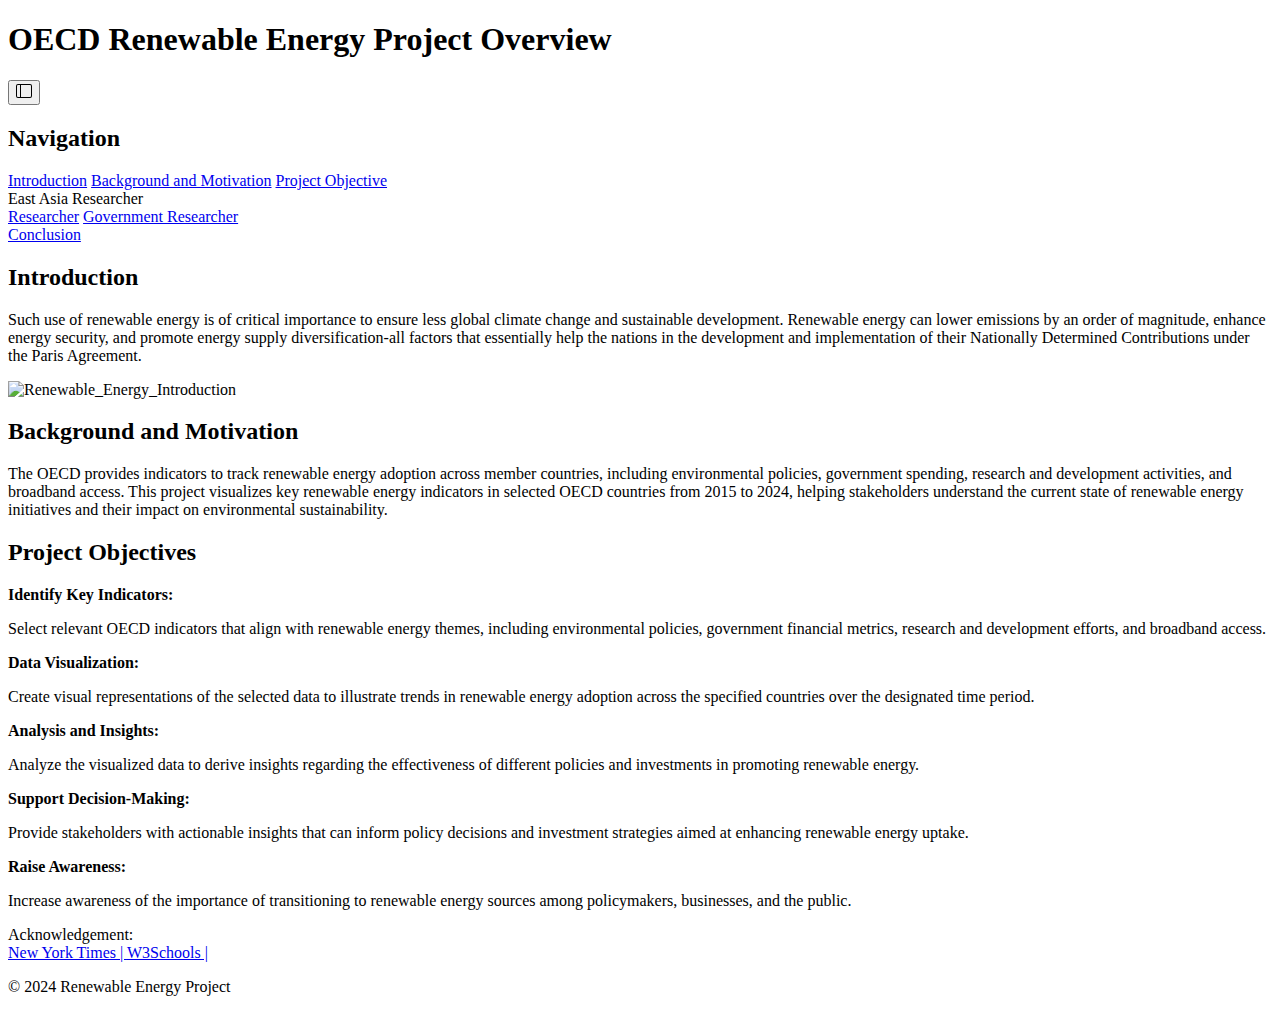
==== index.html @ e6e524e9 "Add files via upload" ====
<!DOCTYPE html>
<html lang="en">

<head>
    <meta charset="UTF-8">
    <meta name="viewport" content="width=device-width, initial-scale=1.0">
    <title>Renewable Energy Project Overview</title>
    <link rel="stylesheet" href="./css/style.css">
    <script src="./js/index.js"></script>
</head>

<body>
    <header class="headerindex">
        <h1>OECD Renewable Energy Project Overview</h1>
        <button class="toggle-btn" onclick="toggleSidebar()">
            <svg xmlns="http://www.w3.org/2000/svg" width="16" height="16" fill="currentColor" class="bi bi-layout-sidebar"
                viewBox="0 0 16 16">
                <path
                    d="M0 3a2 2 0 0 1 2-2h12a2 2 0 0 1 2 2v10a2 2 0 0 1-2 2H2a2 2 0 0 1-2-2zm5-1v12h9a1 1 0 0 0 1-1V3a1 1 0 0 0-1-1zM4 2H2a1 1 0 0 0-1 1v10a1 1 0 0 0 1 1h2z" />
            </svg>
        </button>
    </header>

    <nav>
        <h2>Navigation</h2>
        <a href="#introduction">Introduction</a>
        <a href="#background">Background and Motivation</a>
        <a href="#objectives">Project Objective</a>
        <div class="dropdown">
            <span class="dropdown-btn">East Asia Researcher</span>
            <div class="dropdown-content">
                <a href="./Map_Research.html">Researcher</a>
                <a href="./Map_Government.html">Government Researcher</a>
            </div>
        </div>

        <a href="#conclusion">Conclusion</a>
    </nav>

    <div class="overlay" onclick="toggleSidebar()"></div>

    <main>
        <section id="introduction">
            <h2>Introduction</h2>
            <div class="intro-content">
                <p>
                    Such use of renewable energy is of critical importance to ensure less global climate change and sustainable development.
                    Renewable energy can lower emissions by an order of magnitude, enhance energy security, and promote energy supply
                    diversification-all factors that essentially help the nations in the development and implementation of their Nationally
                    Determined Contributions under the Paris Agreement.
                </p>
                <img class="imageintro"
                    src="https://th.bing.com/th/id/OIP.jhEI1zD6kr6E5X2Ylfzc3gHaEK?w=289&h=180&c=7&r=0&o=5&dpr=1.3&pid=1.7"
                    alt="Renewable_Energy_Introduction" />
            </div>
        </section>

        <section id="background">
            <h2>Background and Motivation</h2>
            <p>
                The OECD provides indicators to track renewable energy adoption across member countries, including environmental
                policies, government spending, research and development activities, and broadband access. This project visualizes key
                renewable energy indicators in selected OECD countries from 2015 to 2024, helping stakeholders understand the current
                state of renewable energy initiatives and their impact on environmental sustainability.
            </p>
        </section>

        <section id="objectives">
            <h2>Project Objectives</h2>
            <div class="objectives">
                <div class="objective">
                    <strong>Identify Key Indicators:</strong>
                    <p>Select relevant OECD indicators that align with renewable energy themes, including environmental
                        policies, government financial metrics, research and development efforts, and broadband access.
                    </p>
                </div>
                <div class="objective">
                    <strong>Data Visualization:</strong>
                    <p>Create visual representations of the selected data to illustrate trends in renewable energy
                        adoption across the specified countries over the designated time period.</p>
                </div>
                <div class="objective">
                    <strong>Analysis and Insights:</strong>
                    <p>Analyze the visualized data to derive insights regarding the effectiveness of different policies
                        and investments in promoting renewable energy.</p>
                </div>
                <div class="objective">
                    <strong>Support Decision-Making:</strong>
                    <p>Provide stakeholders with actionable insights that can inform policy decisions and investment
                        strategies aimed at enhancing renewable energy uptake.</p>
                </div>
                <div class="objective">
                    <strong>Raise Awareness:</strong>
                    <p>Increase awareness of the importance of transitioning to renewable energy sources among
                        policymakers, businesses, and the public.</p>
                </div>
            </div>
        </section>

        <footer>
            <p>Acknowledgement:<br>
            <a href="https://www.nytimes.com/2022/12/06/climate/iea-renewable-energy-coal.html">New York Times | </a>
            <a href="https://www.w3schools.com/css/default.asp">W3Schools | </a>
            </p>
            <p>&copy; 2024 Renewable Energy Project</p>
        </footer>
    </main>
</body>

</html>
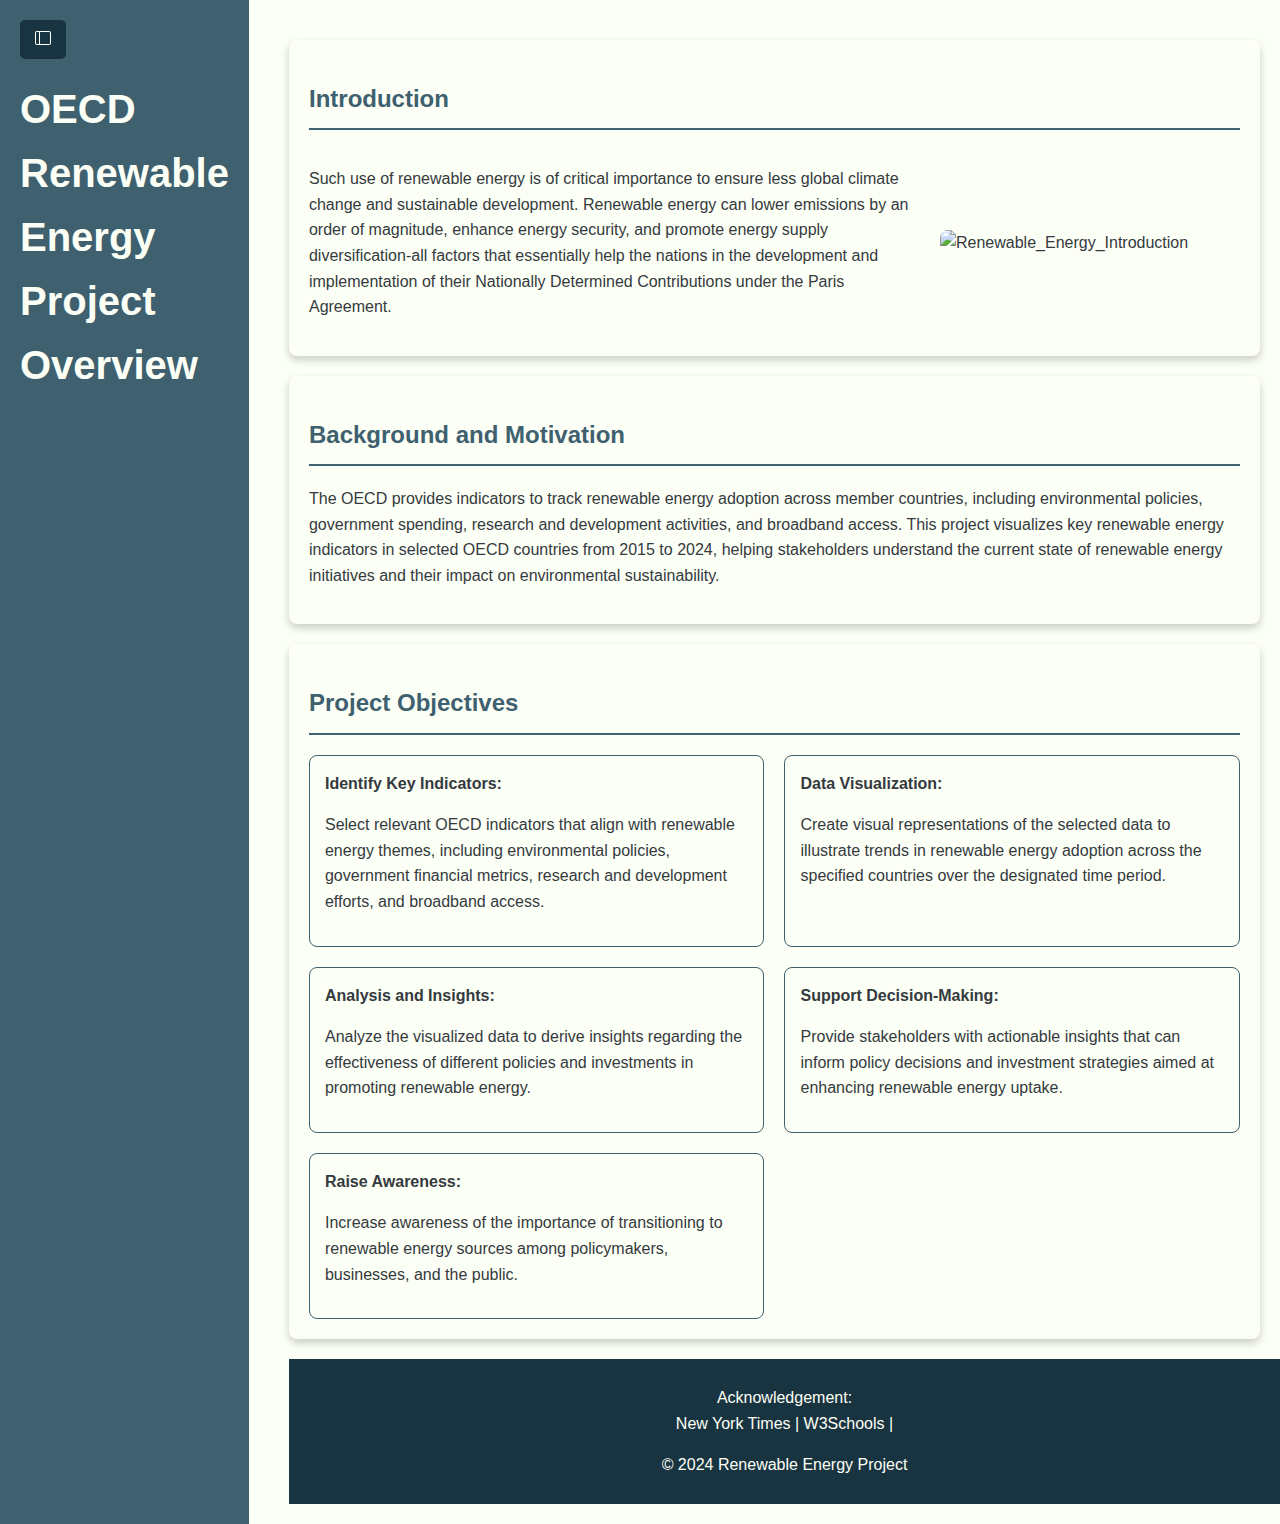
==== commit 74cc0c59: "Added stacked bar chart & line chart" ====
--- a/index.html
+++ b/index.html
@@ -26,6 +26,7 @@
         <a href="#introduction">Introduction</a>
         <a href="#background">Background and Motivation</a>
         <a href="#objectives">Project Objective</a>
+        <a href="chart.html">East Asia Development Indicators</a>
         <div class="dropdown">
             <span class="dropdown-btn">East Asia Researcher</span>
             <div class="dropdown-content">
--- a/css/style.css
+++ b/css/style.css
@@ -0,0 +1,244 @@
+body {
+    font-family: 'Arial', sans-serif;
+    line-height: 1.6;
+    margin: 0;
+    background-color: #FCFFF5;
+    color: #343a40;
+    display: flex;
+    overflow-x: hidden;
+}
+
+.headerresearchindex {
+    background: #3E606F;
+    color: #FCFFF5;
+    padding: 20px;
+    width: 250px;
+    z-index: 10;
+    position: relative;
+}
+
+.headerindex {
+    background: #3E606F;
+    color: #FCFFF5;
+    padding: 20px;
+    width: 300px;
+    z-index: 10;
+    position: relative;
+}
+
+h1 {
+    font-size: 2.5em;
+    padding-top: 30px;
+
+}
+
+/* Sidebar styles */
+nav {
+    background: #343a40;
+    color: #FCFFF5;
+    padding: 15px;
+    width: 250px;
+    height: 100vh;
+    position: fixed;
+    overflow-y: auto;
+    transform: translateX(-100%);
+    transition: transform 0.2s ease;
+    z-index: 1000;
+}
+
+nav.visible {
+    transform: translateX(0);
+}
+
+nav a {
+    color: #FCFFF5;
+    text-decoration: none;
+    display: block;
+    padding: 10px;
+    transition: background 0.3s;
+}
+
+nav a:hover {
+    background: #3E606F;
+}
+
+main {
+    margin-left: 20px;
+    padding: 20px;
+    flex-grow: 1;
+}
+
+.overlay {
+    position: fixed;
+    top: 0;
+    left: 0;
+    width: 100vw;
+    height: 100vh;
+    background: rgba(0, 0, 0, 0.6);
+    z-index: 999;
+    display: none;
+}
+
+.overlay.active {
+    display: block;
+}
+
+/* Objectives section */
+section {
+    background: #FCFFF5;
+    padding: 20px;
+    margin: 20px 0;
+    border-radius: 8px;
+    box-shadow: 0 4px 8px rgba(0, 0, 0, 0.2);
+}
+
+h2 {
+    color: #3E606F;
+    border-bottom: 2px solid #3E606F;
+    padding-bottom: 10px;
+}
+
+.objectives {
+    display: grid;
+    grid-template-columns: repeat(auto-fill, minmax(300px, 1fr));
+    gap: 20px;
+}
+
+.objective {
+    background: #FCFFF5;
+    border: 1px solid #3E606F;
+    border-radius: 8px;
+    padding: 15px;
+    transition: transform 0.2s;
+}
+
+.objective:hover {
+    transform: scale(1.05);
+}
+
+footer {
+    text-align: center;
+    padding: 10px;
+    background: #193441;
+    color: #FCFFF5;
+    position: relative;
+    bottom: 0;
+    width: 100%;
+}
+
+.toggle-btn {
+    position: fixed;
+    left: 20px;
+    top: 20px;
+    background: #193441;
+    color: #FCFFF5;
+    border: none;
+    padding: 10px 15px;
+    cursor: pointer;
+    border-radius: 5px;
+    z-index: 1001;
+}
+
+.toggle-btn:hover {
+    background: #D1DBBD;
+    color: black;
+}
+
+.intro-content {
+    display: flex;
+    align-items: center;
+    /* Align items vertically center */
+    gap: 20px;
+    /* Space between text and image */
+}
+
+.intro-content p {
+    flex: 1;
+    /* Allow the text to take up available space */
+}
+
+.imageintro {
+    width: 300px;
+    /* Set the width of the image */
+    height: auto;
+    /* Maintain the aspect ratio */
+    border-radius: 8px;
+    /* Optional styling */
+}
+
+#mapContainer {
+    width: 100%;
+    height: 1000px;
+}
+
+.button {
+    margin: 10px;
+    padding: 10px;
+    font-size: 16px;
+    background: #D1DBBD;
+    border: none;
+    border-radius: 5px;
+}
+
+.button:hover {
+    margin: 10px;
+    padding: 10px;
+    font-size: 16px;
+    background: #91AA9D;
+    border: none;
+    border-radius: 5px;
+}
+
+a{
+    color: #FCFFF5;
+    text-decoration: none;
+}
+
+/* Style for the dropdown container */
+.dropdown {
+    position: relative;
+    display: inline-block;
+}
+
+/* Style for the dropdown button */
+.dropdown-btn {
+    font-size: 16px;
+    color: #FCFFF5;
+    padding-left: 10px;
+    cursor: pointer;
+    text-decoration: none;
+    padding: 10px;
+    display: block;
+}
+
+/* Style for the dropdown content */
+.dropdown-content {
+    display: none;
+    /* Initially hidden */
+    position: absolute;
+    background-color: #FCFFF5;
+    min-width: 250px;
+    box-shadow: 0px 8px 16px rgba(0, 0, 0, 0.2);
+    z-index: 1;
+}
+
+/* Dropdown links */
+.dropdown-content a {
+    color: black;
+    padding: 10px;
+    text-decoration: none;
+    display: block;
+}
+
+.dropdown-content a:hover {
+    background-color: #3E606F;
+}
+
+.dropdown:hover .dropdown-content {
+    display: block;
+    background-color: #FCFFF5;
+}
+
+.dropdown:hover .dropdown-btn {
+    color: #91AA9D;
+}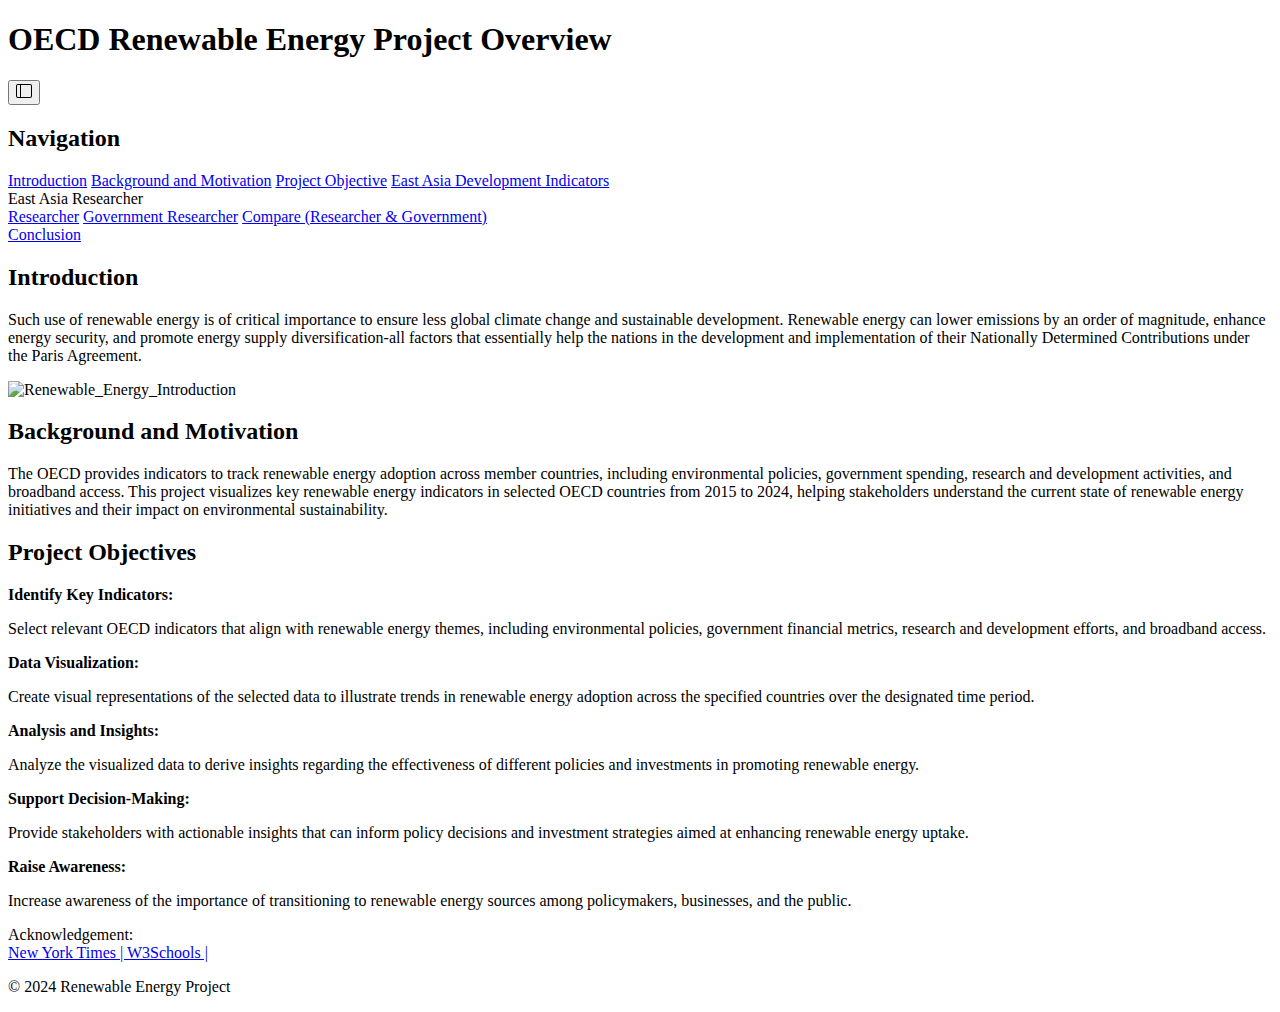
==== commit 070f4120: "Add files via upload" ====
--- a/index.html
+++ b/index.html
@@ -1,111 +1,113 @@
-<!DOCTYPE html>
-<html lang="en">
-
-<head>
-    <meta charset="UTF-8">
-    <meta name="viewport" content="width=device-width, initial-scale=1.0">
-    <title>Renewable Energy Project Overview</title>
-    <link rel="stylesheet" href="./css/style.css">
-    <script src="./js/index.js"></script>
-</head>
-
-<body>
-    <header class="headerindex">
-        <h1>OECD Renewable Energy Project Overview</h1>
-        <button class="toggle-btn" onclick="toggleSidebar()">
-            <svg xmlns="http://www.w3.org/2000/svg" width="16" height="16" fill="currentColor" class="bi bi-layout-sidebar"
-                viewBox="0 0 16 16">
-                <path
-                    d="M0 3a2 2 0 0 1 2-2h12a2 2 0 0 1 2 2v10a2 2 0 0 1-2 2H2a2 2 0 0 1-2-2zm5-1v12h9a1 1 0 0 0 1-1V3a1 1 0 0 0-1-1zM4 2H2a1 1 0 0 0-1 1v10a1 1 0 0 0 1 1h2z" />
-            </svg>
-        </button>
-    </header>
-
-    <nav>
-        <h2>Navigation</h2>
-        <a href="#introduction">Introduction</a>
-        <a href="#background">Background and Motivation</a>
-        <a href="#objectives">Project Objective</a>
-        <a href="chart.html">East Asia Development Indicators</a>
-        <div class="dropdown">
-            <span class="dropdown-btn">East Asia Researcher</span>
-            <div class="dropdown-content">
-                <a href="./Map_Research.html">Researcher</a>
-                <a href="./Map_Government.html">Government Researcher</a>
-            </div>
-        </div>
-
-        <a href="#conclusion">Conclusion</a>
-    </nav>
-
-    <div class="overlay" onclick="toggleSidebar()"></div>
-
-    <main>
-        <section id="introduction">
-            <h2>Introduction</h2>
-            <div class="intro-content">
-                <p>
-                    Such use of renewable energy is of critical importance to ensure less global climate change and sustainable development.
-                    Renewable energy can lower emissions by an order of magnitude, enhance energy security, and promote energy supply
-                    diversification-all factors that essentially help the nations in the development and implementation of their Nationally
-                    Determined Contributions under the Paris Agreement.
-                </p>
-                <img class="imageintro"
-                    src="https://th.bing.com/th/id/OIP.jhEI1zD6kr6E5X2Ylfzc3gHaEK?w=289&h=180&c=7&r=0&o=5&dpr=1.3&pid=1.7"
-                    alt="Renewable_Energy_Introduction" />
-            </div>
-        </section>
-
-        <section id="background">
-            <h2>Background and Motivation</h2>
-            <p>
-                The OECD provides indicators to track renewable energy adoption across member countries, including environmental
-                policies, government spending, research and development activities, and broadband access. This project visualizes key
-                renewable energy indicators in selected OECD countries from 2015 to 2024, helping stakeholders understand the current
-                state of renewable energy initiatives and their impact on environmental sustainability.
-            </p>
-        </section>
-
-        <section id="objectives">
-            <h2>Project Objectives</h2>
-            <div class="objectives">
-                <div class="objective">
-                    <strong>Identify Key Indicators:</strong>
-                    <p>Select relevant OECD indicators that align with renewable energy themes, including environmental
-                        policies, government financial metrics, research and development efforts, and broadband access.
-                    </p>
-                </div>
-                <div class="objective">
-                    <strong>Data Visualization:</strong>
-                    <p>Create visual representations of the selected data to illustrate trends in renewable energy
-                        adoption across the specified countries over the designated time period.</p>
-                </div>
-                <div class="objective">
-                    <strong>Analysis and Insights:</strong>
-                    <p>Analyze the visualized data to derive insights regarding the effectiveness of different policies
-                        and investments in promoting renewable energy.</p>
-                </div>
-                <div class="objective">
-                    <strong>Support Decision-Making:</strong>
-                    <p>Provide stakeholders with actionable insights that can inform policy decisions and investment
-                        strategies aimed at enhancing renewable energy uptake.</p>
-                </div>
-                <div class="objective">
-                    <strong>Raise Awareness:</strong>
-                    <p>Increase awareness of the importance of transitioning to renewable energy sources among
-                        policymakers, businesses, and the public.</p>
-                </div>
-            </div>
-        </section>
-
-        <footer>
-            <p>Acknowledgement:<br>
-            <a href="https://www.nytimes.com/2022/12/06/climate/iea-renewable-energy-coal.html">New York Times | </a>
-            <a href="https://www.w3schools.com/css/default.asp">W3Schools | </a>
-            </p>
-            <p>&copy; 2024 Renewable Energy Project</p>
-        </footer>
-    </main>
-</body>
-
+<!DOCTYPE html>
+<html lang="en">
+
+<head>
+    <meta charset="UTF-8">
+    <meta name="viewport" content="width=device-width, initial-scale=1.0">
+    <title>Renewable Energy Project Overview</title>
+    <meta name="keywords" content="HTML, CSS, D3" />
+    <meta name="author" content="Lin Poh Seng" />
+    <link rel="stylesheet" href="./css/style.css">
+    <script src="./js/index.js"></script>
+</head>
+
+<body>
+    <header class="headerindex">
+        <h1>OECD Renewable Energy Project Overview</h1>
+        <button class="toggle-btn" onclick="toggleSidebar()">
+            <svg xmlns="http://www.w3.org/2000/svg" width="16" height="16" fill="currentColor" class="bi bi-layout-sidebar"
+                viewBox="0 0 16 16">
+                <path
+                    d="M0 3a2 2 0 0 1 2-2h12a2 2 0 0 1 2 2v10a2 2 0 0 1-2 2H2a2 2 0 0 1-2-2zm5-1v12h9a1 1 0 0 0 1-1V3a1 1 0 0 0-1-1zM4 2H2a1 1 0 0 0-1 1v10a1 1 0 0 0 1 1h2z" />
+            </svg>
+        </button>
+    </header>
+
+    <nav>
+        <h2>Navigation</h2>
+        <a href="#introduction">Introduction</a>
+        <a href="#background">Background and Motivation</a>
+        <a href="#objectives">Project Objective</a>
+        <a href="chart.html">East Asia Development Indicators</a>
+        <div class="dropdown">
+            <span class="dropdown-btn">East Asia Researcher</span>
+            <div class="dropdown-content">
+                <a href="./Map_Research.html">Researcher</a>
+                <a href="./Map_Government.html">Government Researcher</a>
+                <a href="./compare.html">Compare (Researcher & Government)</a>
+            </div>
+        </div>
+        <a href="#conclusion">Conclusion</a>
+    </nav>
+
+    <div class="overlay" onclick="toggleSidebar()"></div>
+
+    <main>
+        <section id="introduction">
+            <h2>Introduction</h2>
+            <div class="intro-content">
+                <p>
+                    Such use of renewable energy is of critical importance to ensure less global climate change and sustainable development.
+                    Renewable energy can lower emissions by an order of magnitude, enhance energy security, and promote energy supply
+                    diversification-all factors that essentially help the nations in the development and implementation of their Nationally
+                    Determined Contributions under the Paris Agreement.
+                </p>
+                <img class="imageintro"
+                    src="https://th.bing.com/th/id/OIP.jhEI1zD6kr6E5X2Ylfzc3gHaEK?w=289&h=180&c=7&r=0&o=5&dpr=1.3&pid=1.7"
+                    alt="Renewable_Energy_Introduction" />
+            </div>
+        </section>
+
+        <section id="background">
+            <h2>Background and Motivation</h2>
+            <p>
+                The OECD provides indicators to track renewable energy adoption across member countries, including environmental
+                policies, government spending, research and development activities, and broadband access. This project visualizes key
+                renewable energy indicators in selected OECD countries from 2015 to 2024, helping stakeholders understand the current
+                state of renewable energy initiatives and their impact on environmental sustainability.
+            </p>
+        </section>
+
+        <section id="objectives">
+            <h2>Project Objectives</h2>
+            <div class="objectives">
+                <div class="objective">
+                    <strong>Identify Key Indicators:</strong>
+                    <p>Select relevant OECD indicators that align with renewable energy themes, including environmental
+                        policies, government financial metrics, research and development efforts, and broadband access.
+                    </p>
+                </div>
+                <div class="objective">
+                    <strong>Data Visualization:</strong>
+                    <p>Create visual representations of the selected data to illustrate trends in renewable energy
+                        adoption across the specified countries over the designated time period.</p>
+                </div>
+                <div class="objective">
+                    <strong>Analysis and Insights:</strong>
+                    <p>Analyze the visualized data to derive insights regarding the effectiveness of different policies
+                        and investments in promoting renewable energy.</p>
+                </div>
+                <div class="objective">
+                    <strong>Support Decision-Making:</strong>
+                    <p>Provide stakeholders with actionable insights that can inform policy decisions and investment
+                        strategies aimed at enhancing renewable energy uptake.</p>
+                </div>
+                <div class="objective">
+                    <strong>Raise Awareness:</strong>
+                    <p>Increase awareness of the importance of transitioning to renewable energy sources among
+                        policymakers, businesses, and the public.</p>
+                </div>
+            </div>
+        </section>
+
+        <footer>
+            <p>Acknowledgement:<br>
+            <a href="https://www.nytimes.com/2022/12/06/climate/iea-renewable-energy-coal.html">New York Times | </a>
+            <a href="https://www.w3schools.com/css/default.asp">W3Schools | </a>
+            </p>
+            <p>&copy; 2024 Renewable Energy Project</p>
+        </footer>
+    </main>
+</body>
+
 </html>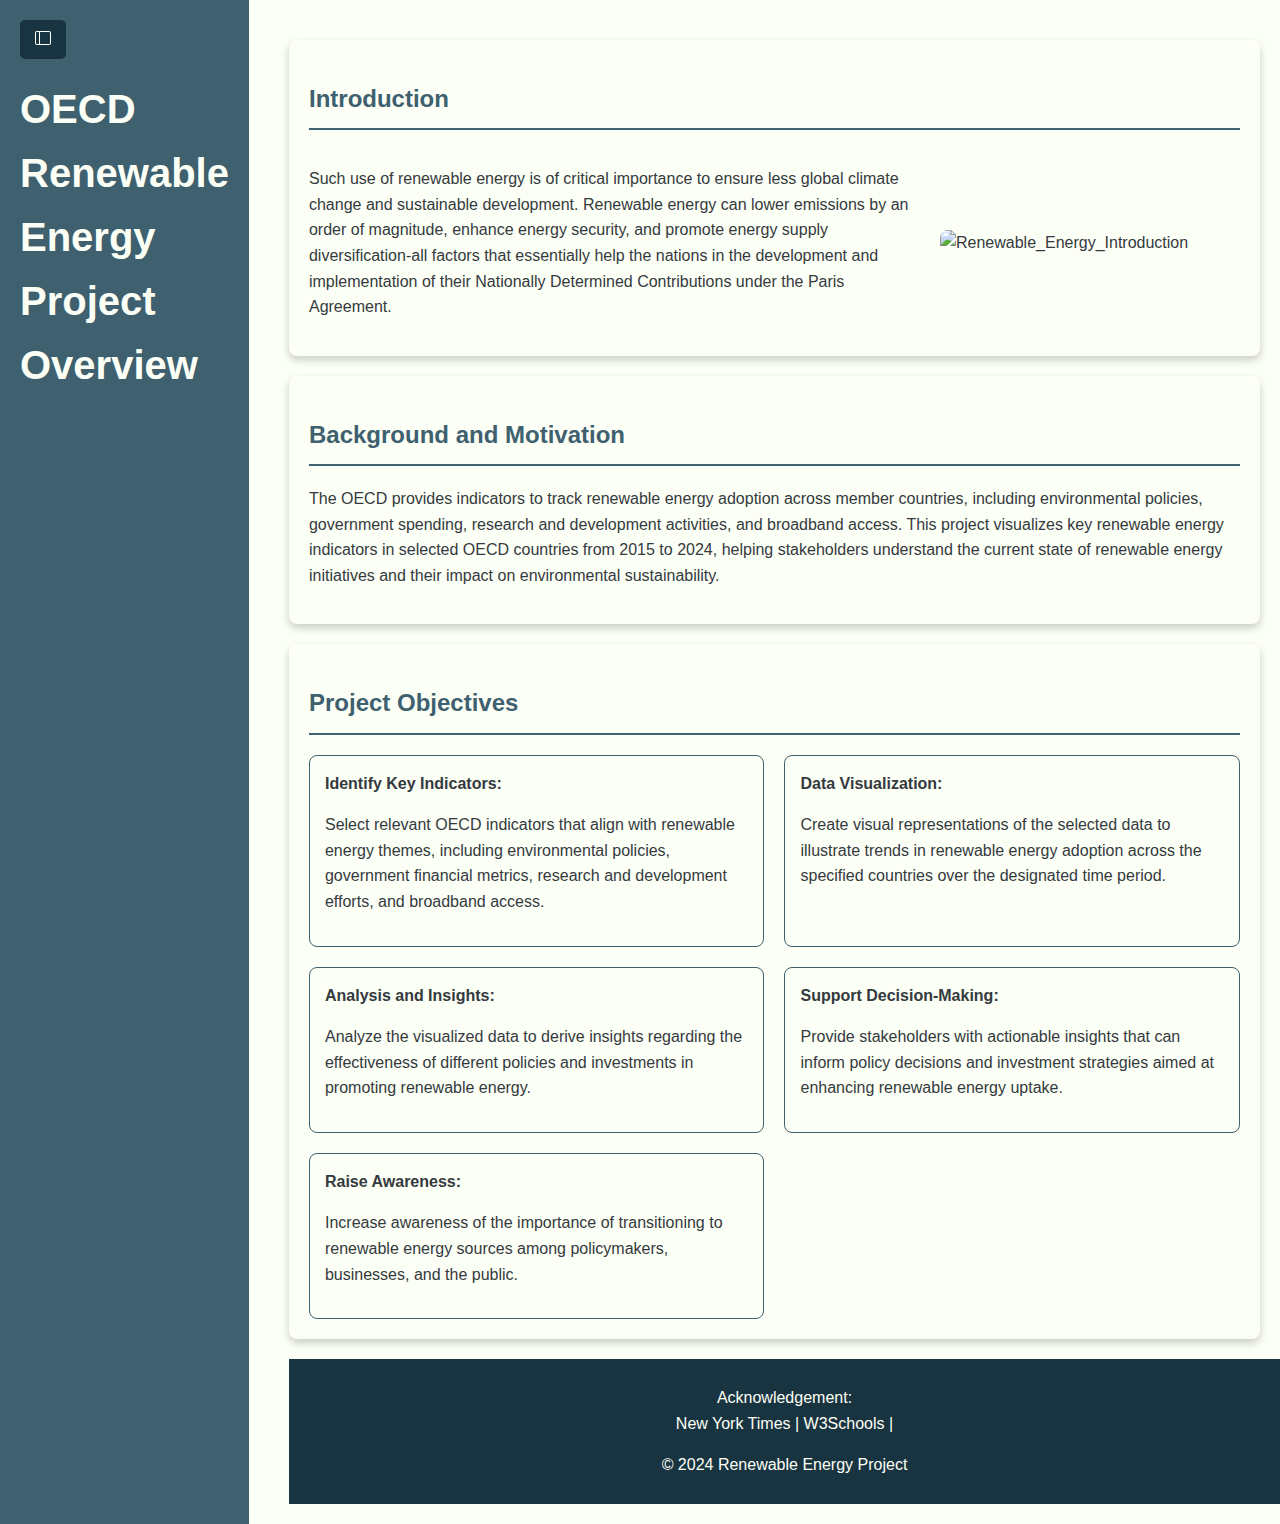
==== commit 01fc3ea0: "Updated Map Version" ====
--- a/index.html
+++ b/index.html
@@ -1,113 +1,113 @@
-<!DOCTYPE html>
-<html lang="en">
-
-<head>
-    <meta charset="UTF-8">
-    <meta name="viewport" content="width=device-width, initial-scale=1.0">
-    <title>Renewable Energy Project Overview</title>
-    <meta name="keywords" content="HTML, CSS, D3" />
-    <meta name="author" content="Lin Poh Seng" />
-    <link rel="stylesheet" href="./css/style.css">
-    <script src="./js/index.js"></script>
-</head>
-
-<body>
-    <header class="headerindex">
-        <h1>OECD Renewable Energy Project Overview</h1>
-        <button class="toggle-btn" onclick="toggleSidebar()">
-            <svg xmlns="http://www.w3.org/2000/svg" width="16" height="16" fill="currentColor" class="bi bi-layout-sidebar"
-                viewBox="0 0 16 16">
-                <path
-                    d="M0 3a2 2 0 0 1 2-2h12a2 2 0 0 1 2 2v10a2 2 0 0 1-2 2H2a2 2 0 0 1-2-2zm5-1v12h9a1 1 0 0 0 1-1V3a1 1 0 0 0-1-1zM4 2H2a1 1 0 0 0-1 1v10a1 1 0 0 0 1 1h2z" />
-            </svg>
-        </button>
-    </header>
-
-    <nav>
-        <h2>Navigation</h2>
-        <a href="#introduction">Introduction</a>
-        <a href="#background">Background and Motivation</a>
-        <a href="#objectives">Project Objective</a>
-        <a href="chart.html">East Asia Development Indicators</a>
-        <div class="dropdown">
-            <span class="dropdown-btn">East Asia Researcher</span>
-            <div class="dropdown-content">
-                <a href="./Map_Research.html">Researcher</a>
-                <a href="./Map_Government.html">Government Researcher</a>
-                <a href="./compare.html">Compare (Researcher & Government)</a>
-            </div>
-        </div>
-        <a href="#conclusion">Conclusion</a>
-    </nav>
-
-    <div class="overlay" onclick="toggleSidebar()"></div>
-
-    <main>
-        <section id="introduction">
-            <h2>Introduction</h2>
-            <div class="intro-content">
-                <p>
-                    Such use of renewable energy is of critical importance to ensure less global climate change and sustainable development.
-                    Renewable energy can lower emissions by an order of magnitude, enhance energy security, and promote energy supply
-                    diversification-all factors that essentially help the nations in the development and implementation of their Nationally
-                    Determined Contributions under the Paris Agreement.
-                </p>
-                <img class="imageintro"
-                    src="https://th.bing.com/th/id/OIP.jhEI1zD6kr6E5X2Ylfzc3gHaEK?w=289&h=180&c=7&r=0&o=5&dpr=1.3&pid=1.7"
-                    alt="Renewable_Energy_Introduction" />
-            </div>
-        </section>
-
-        <section id="background">
-            <h2>Background and Motivation</h2>
-            <p>
-                The OECD provides indicators to track renewable energy adoption across member countries, including environmental
-                policies, government spending, research and development activities, and broadband access. This project visualizes key
-                renewable energy indicators in selected OECD countries from 2015 to 2024, helping stakeholders understand the current
-                state of renewable energy initiatives and their impact on environmental sustainability.
-            </p>
-        </section>
-
-        <section id="objectives">
-            <h2>Project Objectives</h2>
-            <div class="objectives">
-                <div class="objective">
-                    <strong>Identify Key Indicators:</strong>
-                    <p>Select relevant OECD indicators that align with renewable energy themes, including environmental
-                        policies, government financial metrics, research and development efforts, and broadband access.
-                    </p>
-                </div>
-                <div class="objective">
-                    <strong>Data Visualization:</strong>
-                    <p>Create visual representations of the selected data to illustrate trends in renewable energy
-                        adoption across the specified countries over the designated time period.</p>
-                </div>
-                <div class="objective">
-                    <strong>Analysis and Insights:</strong>
-                    <p>Analyze the visualized data to derive insights regarding the effectiveness of different policies
-                        and investments in promoting renewable energy.</p>
-                </div>
-                <div class="objective">
-                    <strong>Support Decision-Making:</strong>
-                    <p>Provide stakeholders with actionable insights that can inform policy decisions and investment
-                        strategies aimed at enhancing renewable energy uptake.</p>
-                </div>
-                <div class="objective">
-                    <strong>Raise Awareness:</strong>
-                    <p>Increase awareness of the importance of transitioning to renewable energy sources among
-                        policymakers, businesses, and the public.</p>
-                </div>
-            </div>
-        </section>
-
-        <footer>
-            <p>Acknowledgement:<br>
-            <a href="https://www.nytimes.com/2022/12/06/climate/iea-renewable-energy-coal.html">New York Times | </a>
-            <a href="https://www.w3schools.com/css/default.asp">W3Schools | </a>
-            </p>
-            <p>&copy; 2024 Renewable Energy Project</p>
-        </footer>
-    </main>
-</body>
-
+<!DOCTYPE html>
+<html lang="en">
+
+<head>
+    <meta charset="UTF-8">
+    <meta name="viewport" content="width=device-width, initial-scale=1.0">
+    <title>Renewable Energy Project Overview</title>
+    <meta name="keywords" content="HTML, CSS, D3" />
+    <meta name="author" content="Lin Poh Seng" />
+    <link rel="stylesheet" href="./css/style.css">
+    <script src="./js/index.js"></script>
+</head>
+
+<body>
+    <header class="headerindex">
+        <h1>OECD Renewable Energy Project Overview</h1>
+        <button class="toggle-btn" onclick="toggleSidebar()">
+            <svg xmlns="http://www.w3.org/2000/svg" width="16" height="16" fill="currentColor" class="bi bi-layout-sidebar"
+                viewBox="0 0 16 16">
+                <path
+                    d="M0 3a2 2 0 0 1 2-2h12a2 2 0 0 1 2 2v10a2 2 0 0 1-2 2H2a2 2 0 0 1-2-2zm5-1v12h9a1 1 0 0 0 1-1V3a1 1 0 0 0-1-1zM4 2H2a1 1 0 0 0-1 1v10a1 1 0 0 0 1 1h2z" />
+            </svg>
+        </button>
+    </header>
+
+    <nav>
+        <h2>Navigation</h2>
+        <a href="#introduction">Introduction</a>
+        <a href="#background">Background and Motivation</a>
+        <a href="#objectives">Project Objective</a>
+        <a href="chart.html">East Asia Development Indicators</a>
+        <div class="dropdown">
+            <span class="dropdown-btn">East Asia Researcher</span>
+            <div class="dropdown-content">
+                <a href="./Map_Research.html">Researcher</a>
+                <a href="./Map_Government.html">Government Researcher</a>
+                <a href="./compare.html">Compare (Researcher & Government)</a>
+            </div>
+        </div>
+        <a href="#conclusion">Conclusion</a>
+    </nav>
+
+    <div class="overlay" onclick="toggleSidebar()"></div>
+
+    <main>
+        <section id="introduction">
+            <h2>Introduction</h2>
+            <div class="intro-content">
+                <p>
+                    Such use of renewable energy is of critical importance to ensure less global climate change and sustainable development.
+                    Renewable energy can lower emissions by an order of magnitude, enhance energy security, and promote energy supply
+                    diversification-all factors that essentially help the nations in the development and implementation of their Nationally
+                    Determined Contributions under the Paris Agreement.
+                </p>
+                <img class="imageintro"
+                    src="https://th.bing.com/th/id/OIP.jhEI1zD6kr6E5X2Ylfzc3gHaEK?w=289&h=180&c=7&r=0&o=5&dpr=1.3&pid=1.7"
+                    alt="Renewable_Energy_Introduction" />
+            </div>
+        </section>
+
+        <section id="background">
+            <h2>Background and Motivation</h2>
+            <p>
+                The OECD provides indicators to track renewable energy adoption across member countries, including environmental
+                policies, government spending, research and development activities, and broadband access. This project visualizes key
+                renewable energy indicators in selected OECD countries from 2015 to 2024, helping stakeholders understand the current
+                state of renewable energy initiatives and their impact on environmental sustainability.
+            </p>
+        </section>
+
+        <section id="objectives">
+            <h2>Project Objectives</h2>
+            <div class="objectives">
+                <div class="objective">
+                    <strong>Identify Key Indicators:</strong>
+                    <p>Select relevant OECD indicators that align with renewable energy themes, including environmental
+                        policies, government financial metrics, research and development efforts, and broadband access.
+                    </p>
+                </div>
+                <div class="objective">
+                    <strong>Data Visualization:</strong>
+                    <p>Create visual representations of the selected data to illustrate trends in renewable energy
+                        adoption across the specified countries over the designated time period.</p>
+                </div>
+                <div class="objective">
+                    <strong>Analysis and Insights:</strong>
+                    <p>Analyze the visualized data to derive insights regarding the effectiveness of different policies
+                        and investments in promoting renewable energy.</p>
+                </div>
+                <div class="objective">
+                    <strong>Support Decision-Making:</strong>
+                    <p>Provide stakeholders with actionable insights that can inform policy decisions and investment
+                        strategies aimed at enhancing renewable energy uptake.</p>
+                </div>
+                <div class="objective">
+                    <strong>Raise Awareness:</strong>
+                    <p>Increase awareness of the importance of transitioning to renewable energy sources among
+                        policymakers, businesses, and the public.</p>
+                </div>
+            </div>
+        </section>
+
+        <footer>
+            <p>Acknowledgement:<br>
+            <a href="https://www.nytimes.com/2022/12/06/climate/iea-renewable-energy-coal.html">New York Times | </a>
+            <a href="https://www.w3schools.com/css/default.asp">W3Schools | </a>
+            </p>
+            <p>&copy; 2024 Renewable Energy Project</p>
+        </footer>
+    </main>
+</body>
+
 </html>--- a/css/style.css
+++ b/css/style.css
@@ -0,0 +1,244 @@
+body {
+    font-family: 'Arial', sans-serif;
+    line-height: 1.6;
+    margin: 0;
+    background-color: #FCFFF5;
+    color: #343a40;
+    display: flex;
+    overflow-x: hidden;
+}
+
+.headerresearchindex {
+    background: #3E606F;
+    color: #FCFFF5;
+    padding: 20px;
+    width: 250px;
+    z-index: 10;
+    position: relative;
+}
+
+.headerindex {
+    background: #3E606F;
+    color: #FCFFF5;
+    padding: 20px;
+    width: 300px;
+    z-index: 10;
+    position: relative;
+}
+
+h1 {
+    font-size: 2.5em;
+    padding-top: 30px;
+
+}
+
+/* Sidebar styles */
+nav {
+    background: #343a40;
+    color: #FCFFF5;
+    padding: 15px;
+    width: 250px;
+    height: 100vh;
+    position: fixed;
+    overflow-y: auto;
+    transform: translateX(-100%);
+    transition: transform 0.2s ease;
+    z-index: 1000;
+}
+
+nav.visible {
+    transform: translateX(0);
+}
+
+nav a {
+    color: #FCFFF5;
+    text-decoration: none;
+    display: block;
+    padding: 10px;
+    transition: background 0.3s;
+}
+
+nav a:hover {
+    background: #3E606F;
+}
+
+main {
+    margin-left: 20px;
+    padding: 20px;
+    flex-grow: 1;
+}
+
+.overlay {
+    position: fixed;
+    top: 0;
+    left: 0;
+    width: 100vw;
+    height: 100vh;
+    background: rgba(0, 0, 0, 0.6);
+    z-index: 999;
+    display: none;
+}
+
+.overlay.active {
+    display: block;
+}
+
+/* Objectives section */
+section {
+    background: #FCFFF5;
+    padding: 20px;
+    margin: 20px 0;
+    border-radius: 8px;
+    box-shadow: 0 4px 8px rgba(0, 0, 0, 0.2);
+}
+
+h2 {
+    color: #3E606F;
+    border-bottom: 2px solid #3E606F;
+    padding-bottom: 10px;
+}
+
+.objectives {
+    display: grid;
+    grid-template-columns: repeat(auto-fill, minmax(300px, 1fr));
+    gap: 20px;
+}
+
+.objective {
+    background: #FCFFF5;
+    border: 1px solid #3E606F;
+    border-radius: 8px;
+    padding: 15px;
+    transition: transform 0.2s;
+}
+
+.objective:hover {
+    transform: scale(1.05);
+}
+
+footer {
+    text-align: center;
+    padding: 10px;
+    background: #193441;
+    color: #FCFFF5;
+    position: relative;
+    bottom: 0;
+    width: 100%;
+}
+
+.toggle-btn {
+    position: fixed;
+    left: 20px;
+    top: 20px;
+    background: #193441;
+    color: #FCFFF5;
+    border: none;
+    padding: 10px 15px;
+    cursor: pointer;
+    border-radius: 5px;
+    z-index: 1001;
+}
+
+.toggle-btn:hover {
+    background: #D1DBBD;
+    color: black;
+}
+
+.intro-content {
+    display: flex;
+    align-items: center;
+    /* Align items vertically center */
+    gap: 20px;
+    /* Space between text and image */
+}
+
+.intro-content p {
+    flex: 1;
+    /* Allow the text to take up available space */
+}
+
+.imageintro {
+    width: 300px;
+    /* Set the width of the image */
+    height: auto;
+    /* Maintain the aspect ratio */
+    border-radius: 8px;
+    /* Optional styling */
+}
+
+#mapContainer {
+    width: 100%;
+    height: 1000px;
+}
+
+.button {
+    margin: 10px;
+    padding: 10px;
+    font-size: 16px;
+    background: #D1DBBD;
+    border: none;
+    border-radius: 5px;
+}
+
+.button:hover {
+    margin: 10px;
+    padding: 10px;
+    font-size: 16px;
+    background: #91AA9D;
+    border: none;
+    border-radius: 5px;
+}
+
+a{
+    color: #FCFFF5;
+    text-decoration: none;
+}
+
+/* Style for the dropdown container */
+.dropdown {
+    position: relative;
+    display: inline-block;
+}
+
+/* Style for the dropdown button */
+.dropdown-btn {
+    font-size: 16px;
+    color: #FCFFF5;
+    padding-left: 10px;
+    cursor: pointer;
+    text-decoration: none;
+    padding: 10px;
+    display: block;
+}
+
+/* Style for the dropdown content */
+.dropdown-content {
+    display: none;
+    /* Initially hidden */
+    position: absolute;
+    background-color: #FCFFF5;
+    min-width: 250px;
+    box-shadow: 0px 8px 16px rgba(0, 0, 0, 0.2);
+    z-index: 1;
+}
+
+/* Dropdown links */
+.dropdown-content a {
+    color: black;
+    padding: 10px;
+    text-decoration: none;
+    display: block;
+}
+
+.dropdown-content a:hover {
+    background-color: #3E606F;
+}
+
+.dropdown:hover .dropdown-content {
+    display: block;
+    background-color: #FCFFF5;
+}
+
+.dropdown:hover .dropdown-btn {
+    color: #91AA9D;
+}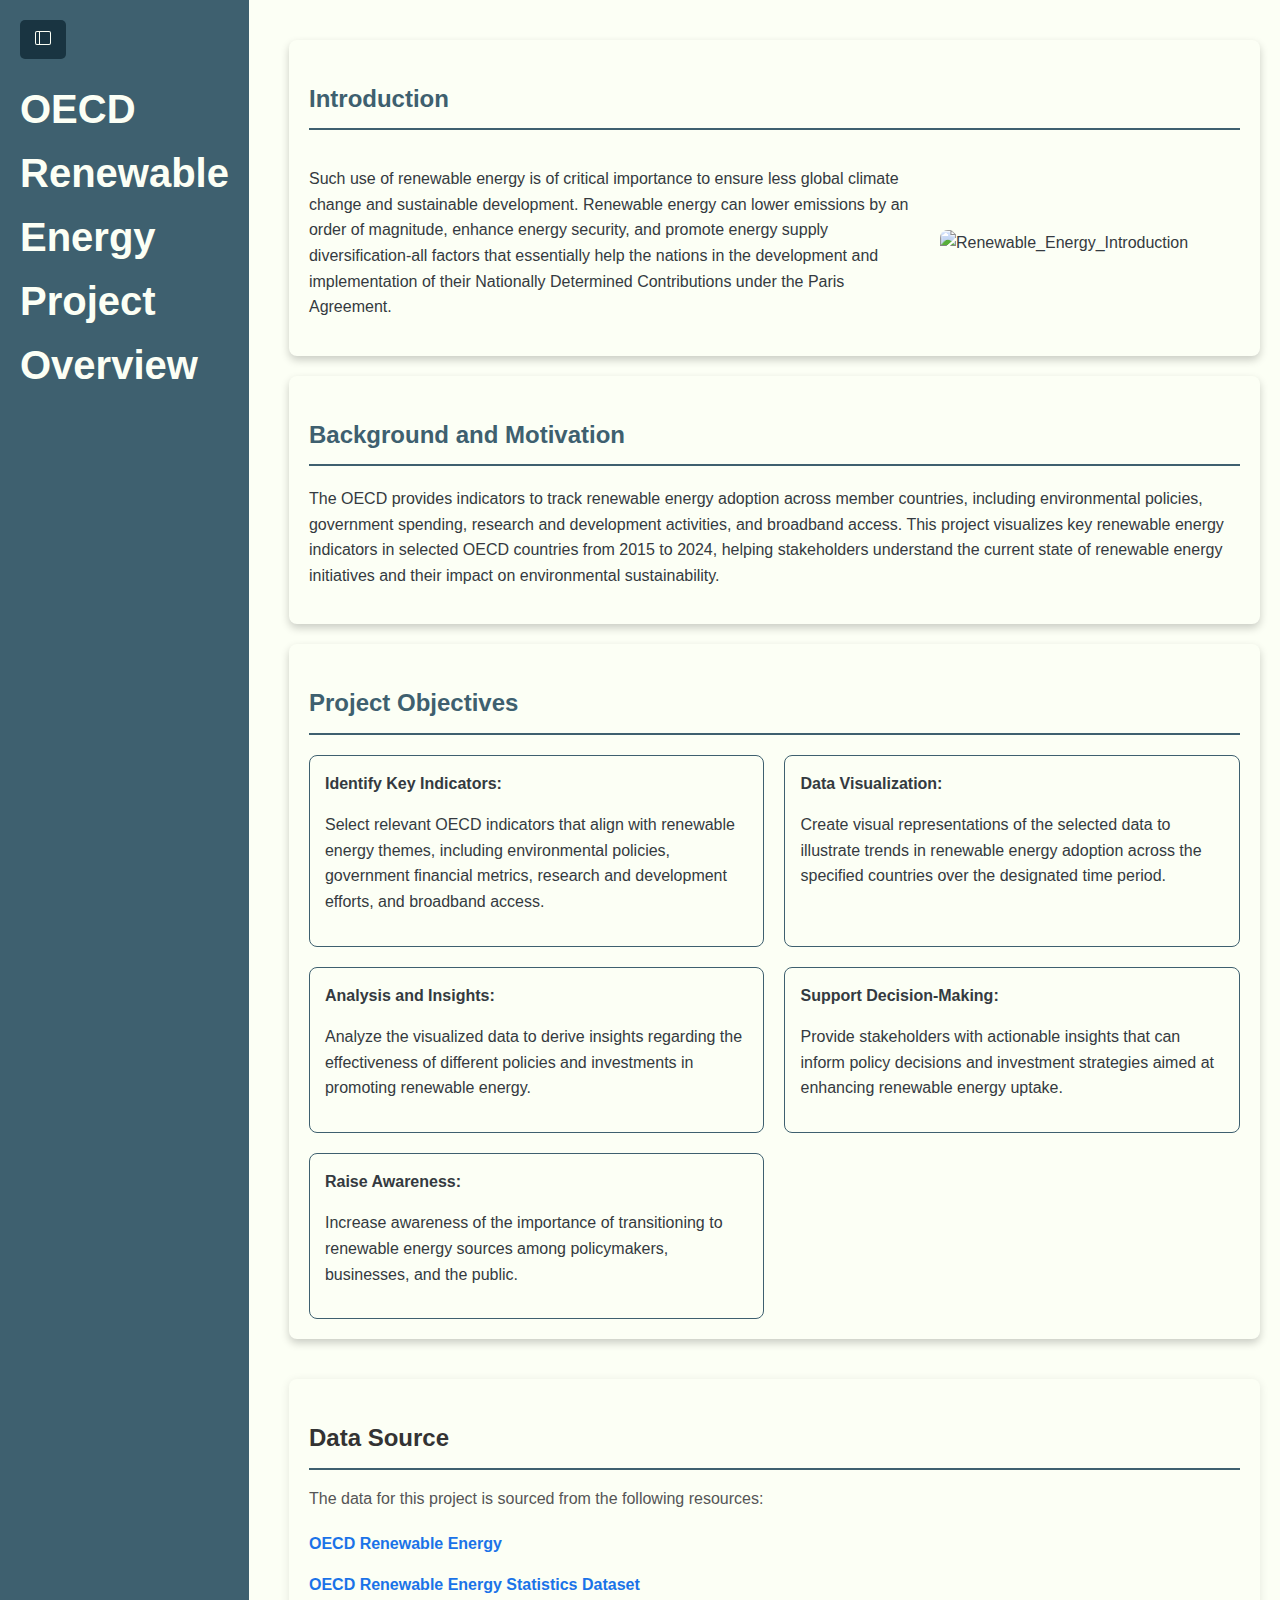
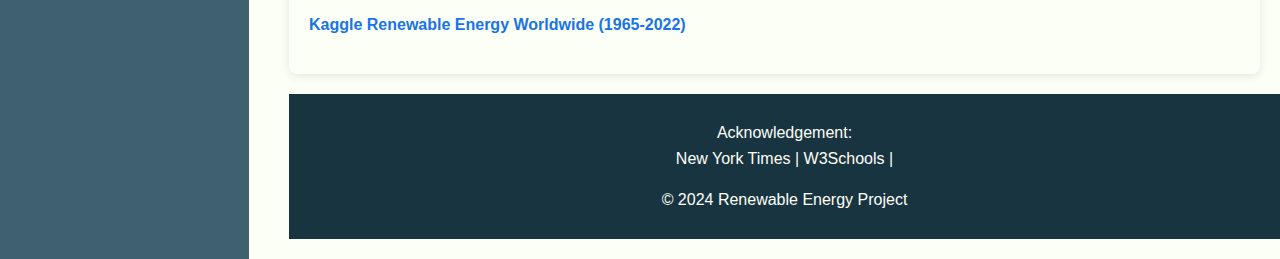
==== commit 59c41736: "Added slider & other updates" ====
--- a/index.html
+++ b/index.html
@@ -23,22 +23,8 @@
         </button>
     </header>
 
-    <nav>
-        <h2>Navigation</h2>
-        <a href="#introduction">Introduction</a>
-        <a href="#background">Background and Motivation</a>
-        <a href="#objectives">Project Objective</a>
-        <a href="chart.html">East Asia Development Indicators</a>
-        <div class="dropdown">
-            <span class="dropdown-btn">East Asia Researcher</span>
-            <div class="dropdown-content">
-                <a href="./Map_Research.html">Researcher</a>
-                <a href="./Map_Government.html">Government Researcher</a>
-                <a href="./compare.html">Compare (Researcher & Government)</a>
-            </div>
-        </div>
-        <a href="#conclusion">Conclusion</a>
-    </nav>
+    <!-- The actual nav element is replaced by JavaScript and loading nav.html-->
+	<nav></nav>
 
     <div class="overlay" onclick="toggleSidebar()"></div>
 
@@ -100,6 +86,23 @@
             </div>
         </section>
 
+        <!-- New Section for Data Source -->
+        <section id="data-source">
+            <h2>Data Source</h2>
+            <p>The data for this project is sourced from the following resources:</p>
+            <ul class="section-list">
+                <li class="section-list-item">
+                    <a href="https://www.oecd.org/en/data/indicators/renewable-energy.html" target="_blank">OECD Renewable Energy</a>
+                </li>
+                <li class="section-list-item">
+                    <a href="https://data-explorer.oecd.org/vis?lc=en&df[ds]=DisseminateArchiveDMZ&df[id]=DF_DP_LIVE&df[ag]=OECD&av=true&pd=2015%2C2024&dq=CHN%2BMAC%2BHKG%2BTWN%2BMNG%2BJPN%2BKOR.G_ENERGY%2BPRYENRGSUPPLY%2BRENEWABLE%2BPATENT_ENV%2BTAXENV%2BRESEARCHER%2BGOVRESEARCHER%2BFIXWIRED%2BWIRELESSWIRED%2BGGNLEND%2BGGREV%2BGGEXP%2BGGEXPDEST%2BGGDEBT%2BGGWEALTH.POL%2BRES%2BCABLE%2BDEF%2BDSL%2BECOAFF%2BEDU%2BENRG%2BENVPROT%2BFIBRE%2BGRALPUBSER%2BHEALTH%2BHOUCOMM%2BINDIVIDUAL%2BPUBORD%2BRECULTREL%2BSOCPROT%2BSOCIETY%2BTOT%2BTRANSPORT%2BWOMEN.PC_PRYENRGSUPPLY%2B1000EMPLOYED%2B100HAB%2BTHND_USD_CAP%2BHEADCOUNT%2BNBR%2BPC%2BPC_GDP%2BPC_NATIONAL%2BPC_TOT_TAX%2BPC_RESEARCHER.A&to[TIME_PERIOD]=false&vw=tb&lb=bt" target="_blank">OECD Renewable Energy Statistics Dataset</a>
+                </li>
+                <li class="section-list-item">
+                    <a href="https://www.kaggle.com/datasets/belayethossainds/renewable-energy-world-wide-19652022" target="_blank">Kaggle Renewable Energy Worldwide (1965-2022)</a>
+                </li>
+            </ul>
+        </section>
+
         <footer>
             <p>Acknowledgement:<br>
             <a href="https://www.nytimes.com/2022/12/06/climate/iea-renewable-energy-coal.html">New York Times | </a>
--- a/css/style.css
+++ b/css/style.css
@@ -241,4 +241,126 @@
 
 .dropdown:hover .dropdown-btn {
     color: #91AA9D;
-}+}
+
+#year-slider-container {
+    width: 80%;
+}
+
+#year-slider {
+    width: 100%;
+    max-width: 200px;
+    margin: 10px 0;
+}
+
+/* Slider styling */
+input[type="range"] {
+    -webkit-appearance: none;
+    appearance: none;
+    height: 8px;
+    background: #ddd;
+    border-radius: 4px;
+    outline: none;
+}
+
+/* Slider thumb */
+input[type="range"]::-webkit-slider-thumb {
+    -webkit-appearance: none;
+    appearance: none;
+    width: 20px;
+    height: 20px;
+    background: #66c2a5;
+    border-radius: 50%;
+    cursor: pointer;
+    transition: background .15s ease-in-out;
+}
+
+input[type="range"]::-moz-range-thumb {
+    width: 20px;
+    height: 20px;
+    background: #66c2a5;
+    border-radius: 50%;
+    cursor: pointer;
+    transition: background .15s ease-in-out;
+}
+
+/* Hover state */
+input[type="range"]::-webkit-slider-thumb:hover {
+    background: #00441b;
+}
+
+input[type="range"]::-moz-range-thumb:hover {
+    background: #00441b;
+}
+
+/* Year label */
+#year-label {
+    font-size: 1.2em;
+    font-weight: bold;
+    color: #333;
+}
+
+/* Index Data Source */
+#data-source {
+    padding: 20px;
+    border-radius: 8px;
+    margin-top: 40px;
+    box-shadow: 0 2px 10px rgba(0, 0, 0, 0.1);
+}
+
+#data-source h2 {
+    font-size: 24px;
+    color: #333;
+    margin-bottom: 10px;
+    font-family: 'Arial', sans-serif;
+}
+
+#data-source p {
+    font-size: 16px;
+    color: #555;
+    margin-bottom: 20px;
+}
+
+.section-list {
+    list-style-type: none;
+    padding: 0;
+}
+
+.section-list-item {
+    font-size: 16px;
+    margin-bottom: 15px;
+    line-height: 1.6;
+}
+
+.section-list-item a {
+    color: #1a73e8;
+    text-decoration: none;
+    font-weight: bold;
+}
+
+.section-list-item a:hover {
+    text-decoration: underline;
+}
+
+.section-list-item strong {
+    color: #333;
+    font-weight: bold;
+}
+
+@media (max-width: 768px) {
+    #data-source {
+        padding: 15px;
+    }
+
+    #data-source h2 {
+        font-size: 20px;
+    }
+
+    #data-source p {
+        font-size: 14px;
+    }
+
+    .section-list-item {
+        font-size: 14px;
+    }
+}
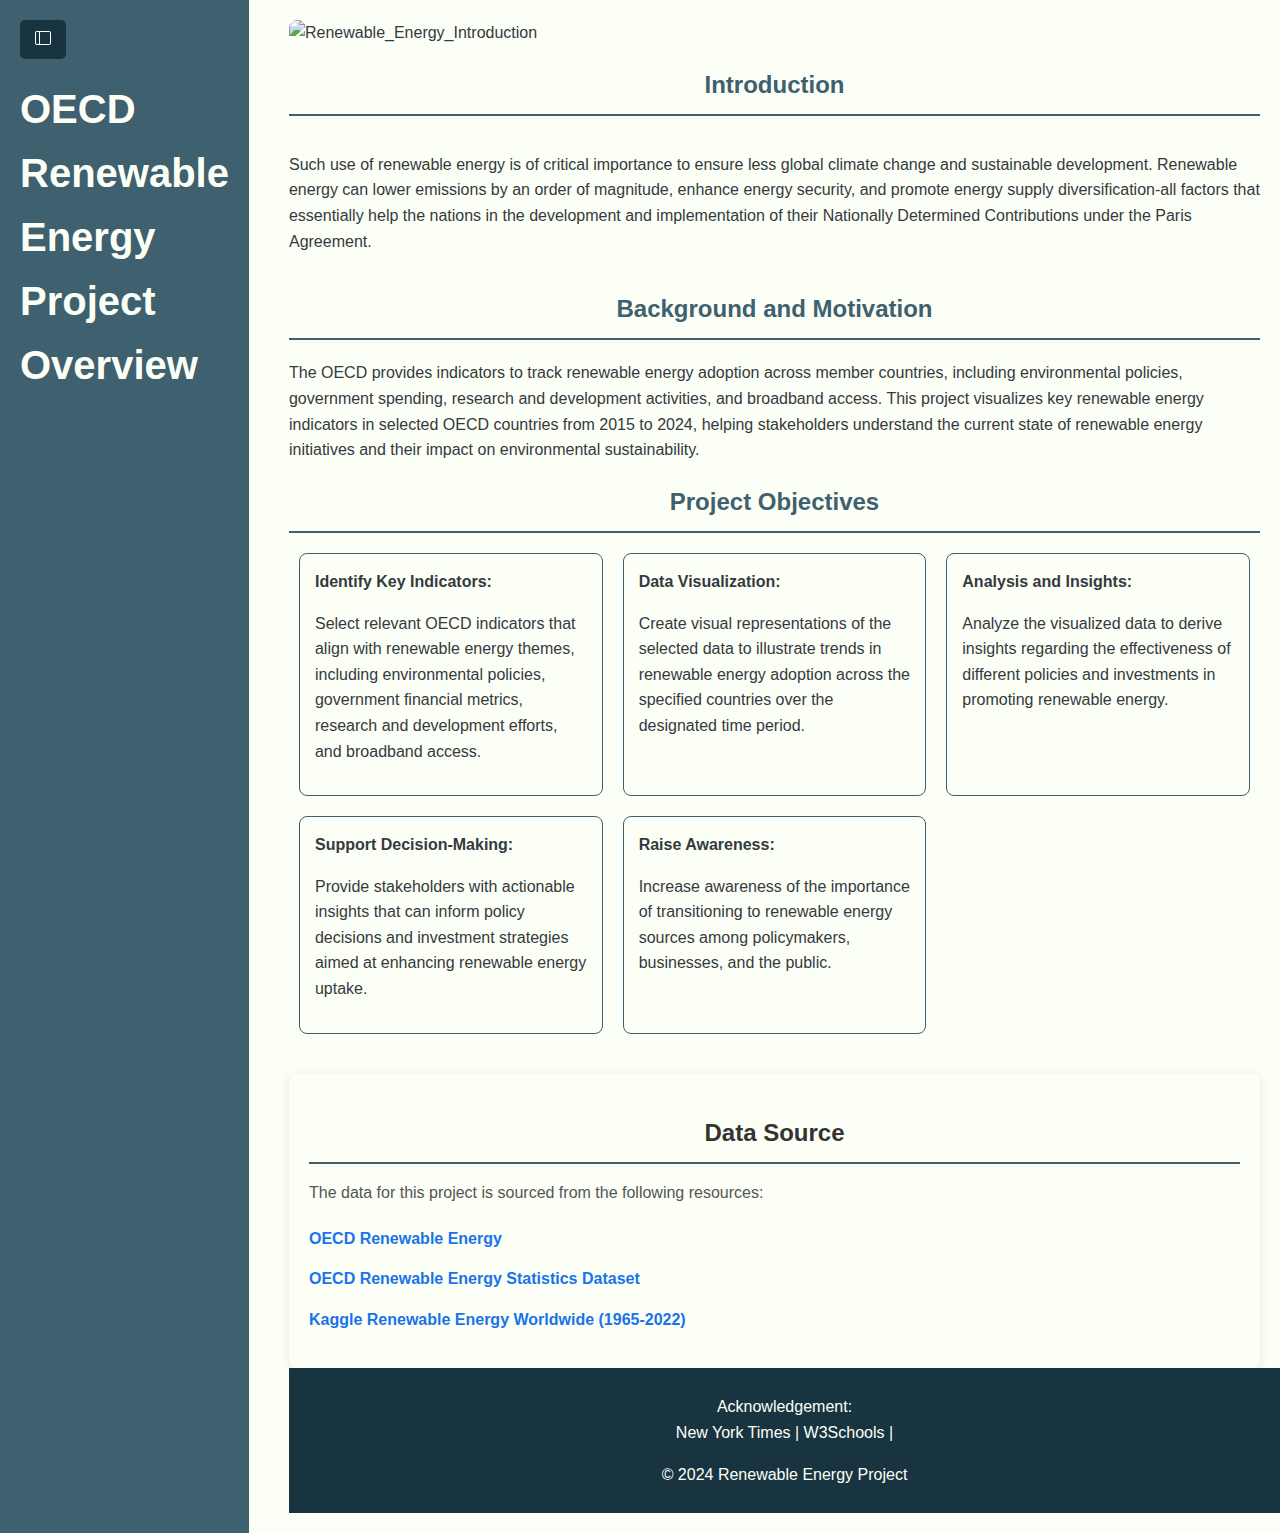
==== commit 0b8443ae: "Updates on the design" ====
--- a/index.html
+++ b/index.html
@@ -29,7 +29,11 @@
     <div class="overlay" onclick="toggleSidebar()"></div>
 
     <main>
-        <section id="introduction">
+        <img class="imageintro"
+            src="https://th.bing.com/th/id/OIP.jhEI1zD6kr6E5X2Ylfzc3gHaEK?w=289&h=180&c=7&r=0&o=5&dpr=1.3&pid=1.7"
+            alt="Renewable_Energy_Introduction" />
+
+        <div id="introduction">
             <h2>Introduction</h2>
             <div class="intro-content">
                 <p>
@@ -38,13 +42,11 @@
                     diversification-all factors that essentially help the nations in the development and implementation of their Nationally
                     Determined Contributions under the Paris Agreement.
                 </p>
-                <img class="imageintro"
-                    src="https://th.bing.com/th/id/OIP.jhEI1zD6kr6E5X2Ylfzc3gHaEK?w=289&h=180&c=7&r=0&o=5&dpr=1.3&pid=1.7"
-                    alt="Renewable_Energy_Introduction" />
+                
             </div>
-        </section>
+        </div>
 
-        <section id="background">
+        <div id="background">
             <h2>Background and Motivation</h2>
             <p>
                 The OECD provides indicators to track renewable energy adoption across member countries, including environmental
@@ -52,9 +54,9 @@
                 renewable energy indicators in selected OECD countries from 2015 to 2024, helping stakeholders understand the current
                 state of renewable energy initiatives and their impact on environmental sustainability.
             </p>
-        </section>
+        </div>
 
-        <section id="objectives">
+        <div id="objectives">
             <h2>Project Objectives</h2>
             <div class="objectives">
                 <div class="objective">
@@ -84,7 +86,7 @@
                         policymakers, businesses, and the public.</p>
                 </div>
             </div>
-        </section>
+        </div>
 
         <!-- New Section for Data Source -->
         <section id="data-source">
--- a/css/style.css
+++ b/css/style.css
@@ -83,25 +83,18 @@
     display: block;
 }
 
-/* Objectives section */
-section {
-    background: #FCFFF5;
-    padding: 20px;
-    margin: 20px 0;
-    border-radius: 8px;
-    box-shadow: 0 4px 8px rgba(0, 0, 0, 0.2);
-}
-
 h2 {
     color: #3E606F;
     border-bottom: 2px solid #3E606F;
     padding-bottom: 10px;
+    text-align: center;
 }
 
 .objectives {
     display: grid;
     grid-template-columns: repeat(auto-fill, minmax(300px, 1fr));
     gap: 20px;
+    margin: 10px;
 }
 
 .objective {
@@ -158,9 +151,9 @@
 }
 
 .imageintro {
-    width: 300px;
+    width: 1200px;
     /* Set the width of the image */
-    height: auto;
+    height: 700px;
     /* Maintain the aspect ratio */
     border-radius: 8px;
     /* Optional styling */
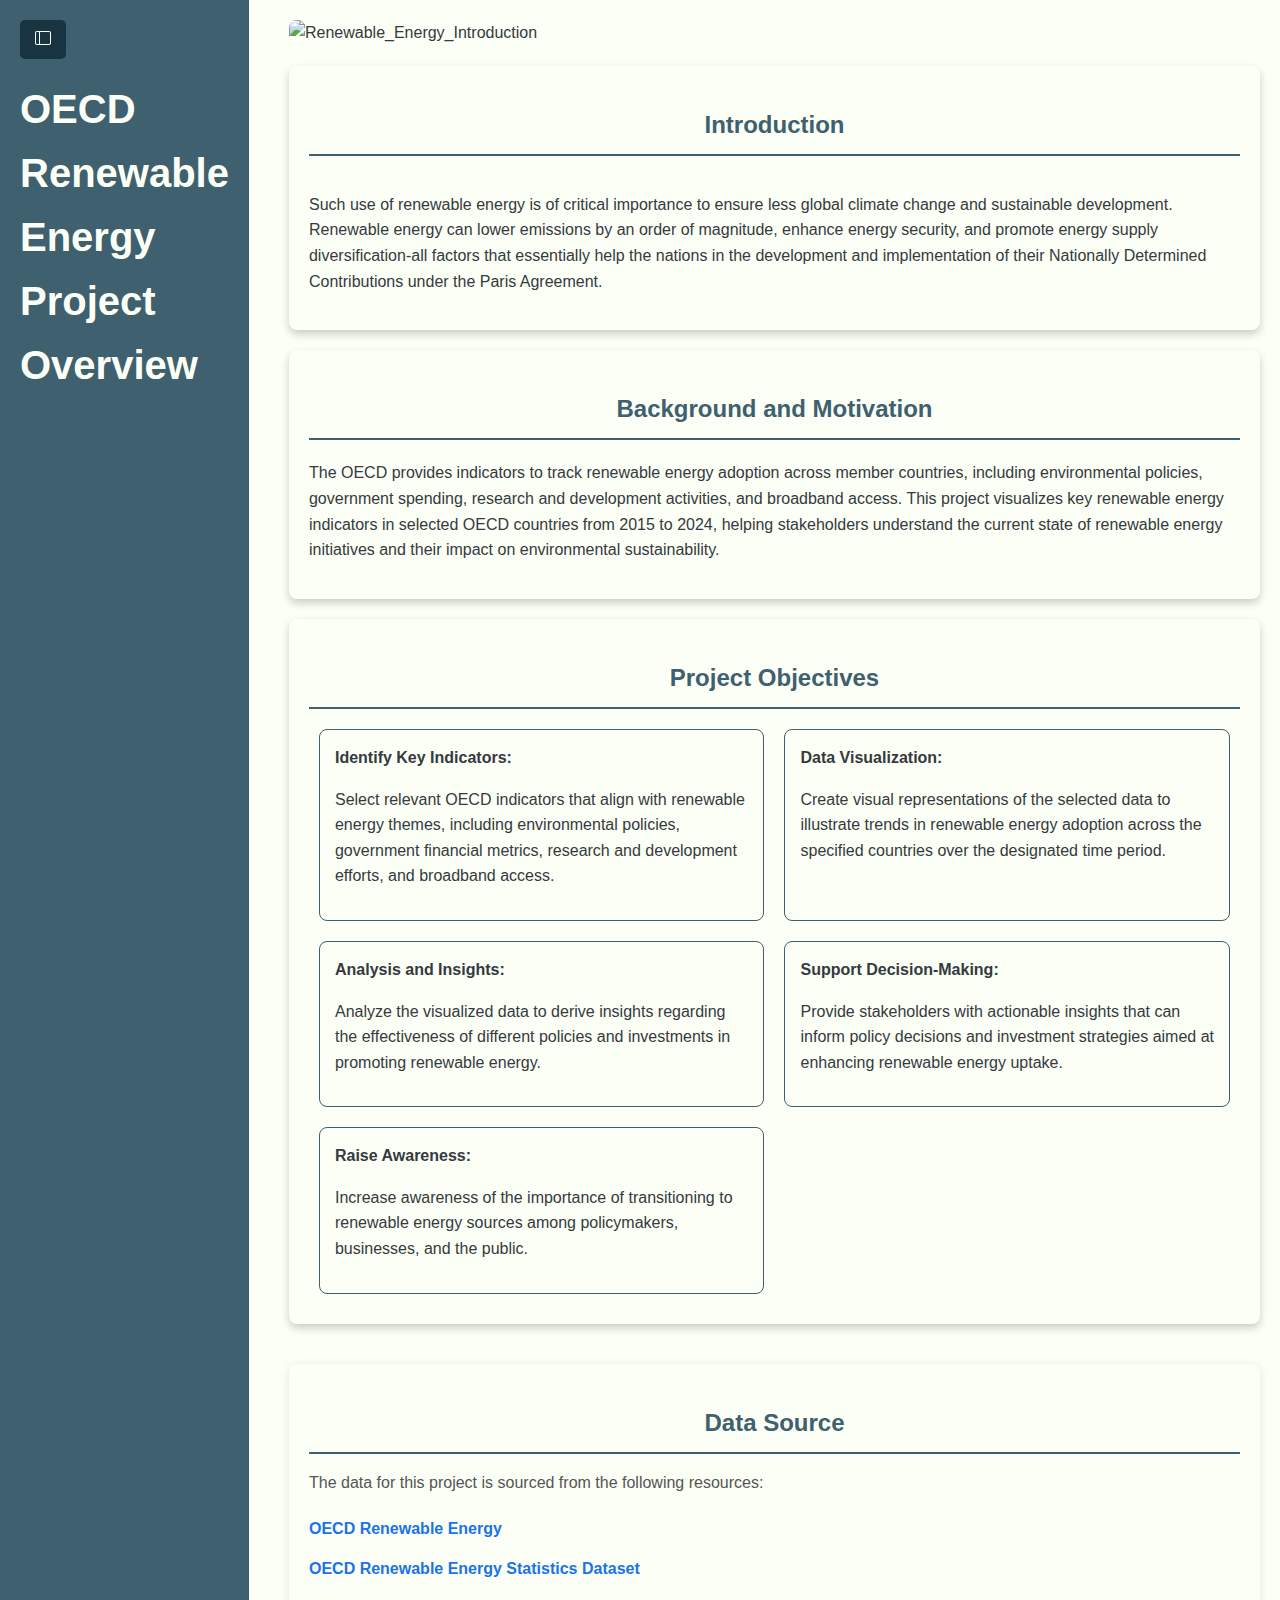
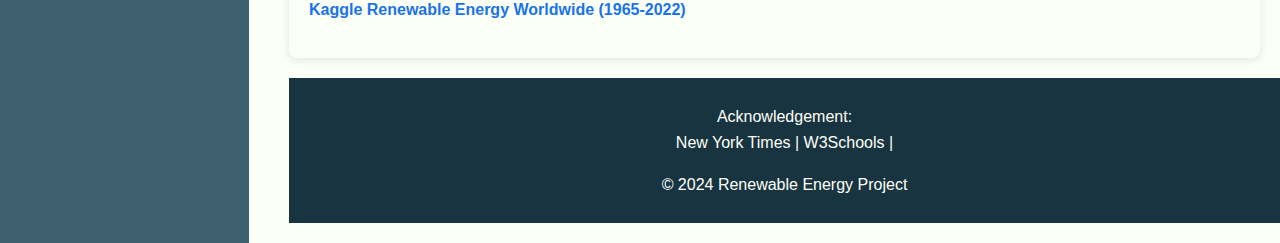
==== commit 1e843a7a: "Updates on the design" ====
--- a/index.html
+++ b/index.html
@@ -30,10 +30,10 @@
 
     <main>
         <img class="imageintro"
-            src="https://th.bing.com/th/id/OIP.jhEI1zD6kr6E5X2Ylfzc3gHaEK?w=289&h=180&c=7&r=0&o=5&dpr=1.3&pid=1.7"
+            src="https://media.assettype.com/advait%2F2024-01%2F2a37fc15-f8c9-4c6f-993e-c4568900452d%2FRenewable_Energy_Featured_1.jpg"
             alt="Renewable_Energy_Introduction" />
 
-        <div id="introduction">
+        <section id="introduction">
             <h2>Introduction</h2>
             <div class="intro-content">
                 <p>
@@ -44,9 +44,9 @@
                 </p>
                 
             </div>
-        </div>
+        </section>
 
-        <div id="background">
+        <section id="background">
             <h2>Background and Motivation</h2>
             <p>
                 The OECD provides indicators to track renewable energy adoption across member countries, including environmental
@@ -54,9 +54,9 @@
                 renewable energy indicators in selected OECD countries from 2015 to 2024, helping stakeholders understand the current
                 state of renewable energy initiatives and their impact on environmental sustainability.
             </p>
-        </div>
+        </section>
 
-        <div id="objectives">
+        <section id="objectives">
             <h2>Project Objectives</h2>
             <div class="objectives">
                 <div class="objective">
@@ -86,7 +86,7 @@
                         policymakers, businesses, and the public.</p>
                 </div>
             </div>
-        </div>
+        </section>
 
         <!-- New Section for Data Source -->
         <section id="data-source">
--- a/css/style.css
+++ b/css/style.css
@@ -88,6 +88,19 @@
     border-bottom: 2px solid #3E606F;
     padding-bottom: 10px;
     text-align: center;
+}
+
+#navHeader {
+    color: #e2dede;
+}
+
+/* Section */
+section {
+    background: #FCFFF5;
+    padding: 20px;
+    margin: 20px 0;
+    border-radius: 8px;
+    box-shadow: 0 4px 8px rgba(0, 0, 0, 0.2);
 }
 
 .objectives {
@@ -303,7 +316,7 @@
 
 #data-source h2 {
     font-size: 24px;
-    color: #333;
+    color: #3E606F;
     margin-bottom: 10px;
     font-family: 'Arial', sans-serif;
 }
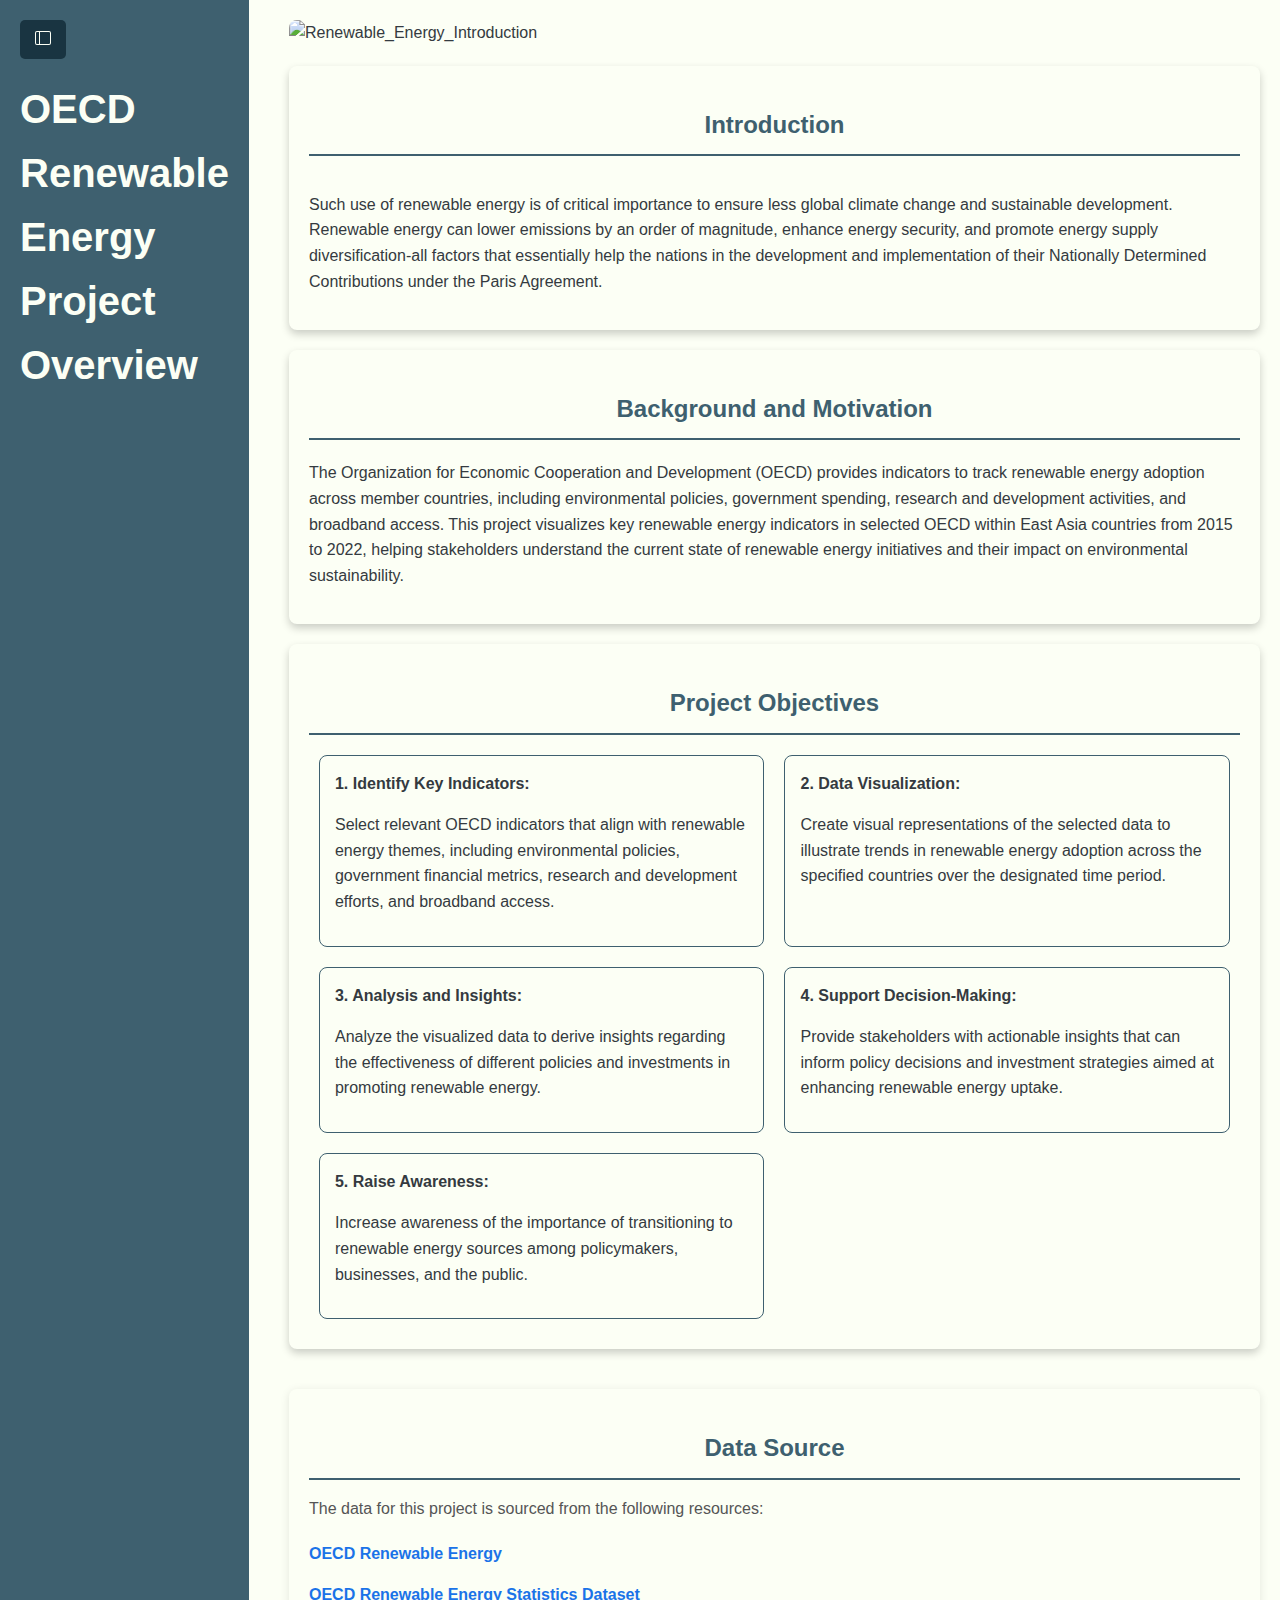
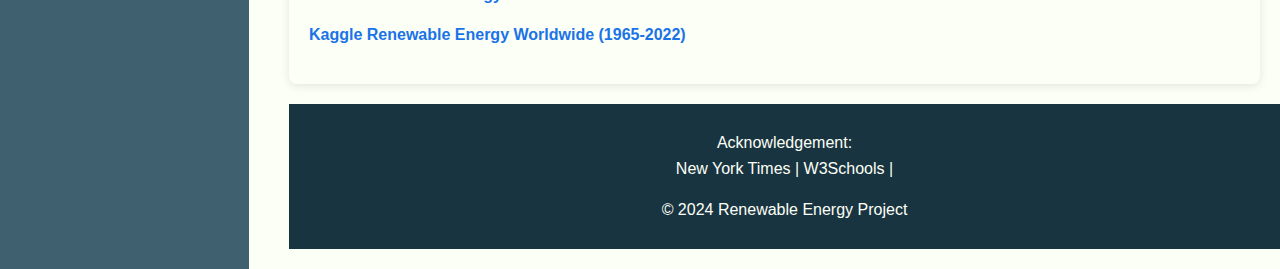
==== commit 3607eb07: "Final Updates" ====
--- a/index.html
+++ b/index.html
@@ -49,9 +49,9 @@
         <section id="background">
             <h2>Background and Motivation</h2>
             <p>
-                The OECD provides indicators to track renewable energy adoption across member countries, including environmental
+                The Organization for Economic Cooperation and Development (OECD) provides indicators to track renewable energy adoption across member countries, including environmental
                 policies, government spending, research and development activities, and broadband access. This project visualizes key
-                renewable energy indicators in selected OECD countries from 2015 to 2024, helping stakeholders understand the current
+                renewable energy indicators in selected OECD within East Asia countries from 2015 to 2022, helping stakeholders understand the current
                 state of renewable energy initiatives and their impact on environmental sustainability.
             </p>
         </section>
@@ -60,28 +60,28 @@
             <h2>Project Objectives</h2>
             <div class="objectives">
                 <div class="objective">
-                    <strong>Identify Key Indicators:</strong>
+                    <strong>1. Identify Key Indicators:</strong>
                     <p>Select relevant OECD indicators that align with renewable energy themes, including environmental
                         policies, government financial metrics, research and development efforts, and broadband access.
                     </p>
                 </div>
                 <div class="objective">
-                    <strong>Data Visualization:</strong>
+                    <strong>2. Data Visualization:</strong>
                     <p>Create visual representations of the selected data to illustrate trends in renewable energy
                         adoption across the specified countries over the designated time period.</p>
                 </div>
                 <div class="objective">
-                    <strong>Analysis and Insights:</strong>
+                    <strong>3. Analysis and Insights:</strong>
                     <p>Analyze the visualized data to derive insights regarding the effectiveness of different policies
                         and investments in promoting renewable energy.</p>
                 </div>
                 <div class="objective">
-                    <strong>Support Decision-Making:</strong>
+                    <strong>4. Support Decision-Making:</strong>
                     <p>Provide stakeholders with actionable insights that can inform policy decisions and investment
                         strategies aimed at enhancing renewable energy uptake.</p>
                 </div>
                 <div class="objective">
-                    <strong>Raise Awareness:</strong>
+                    <strong>5. Raise Awareness:</strong>
                     <p>Increase awareness of the importance of transitioning to renewable energy sources among
                         policymakers, businesses, and the public.</p>
                 </div>
--- a/css/style.css
+++ b/css/style.css
@@ -370,3 +370,8 @@
         font-size: 14px;
     }
 }
+
+u {
+    text-decoration: underline;
+    text-underline-offset: 4px; /* Adjust the offset value as needed */
+}